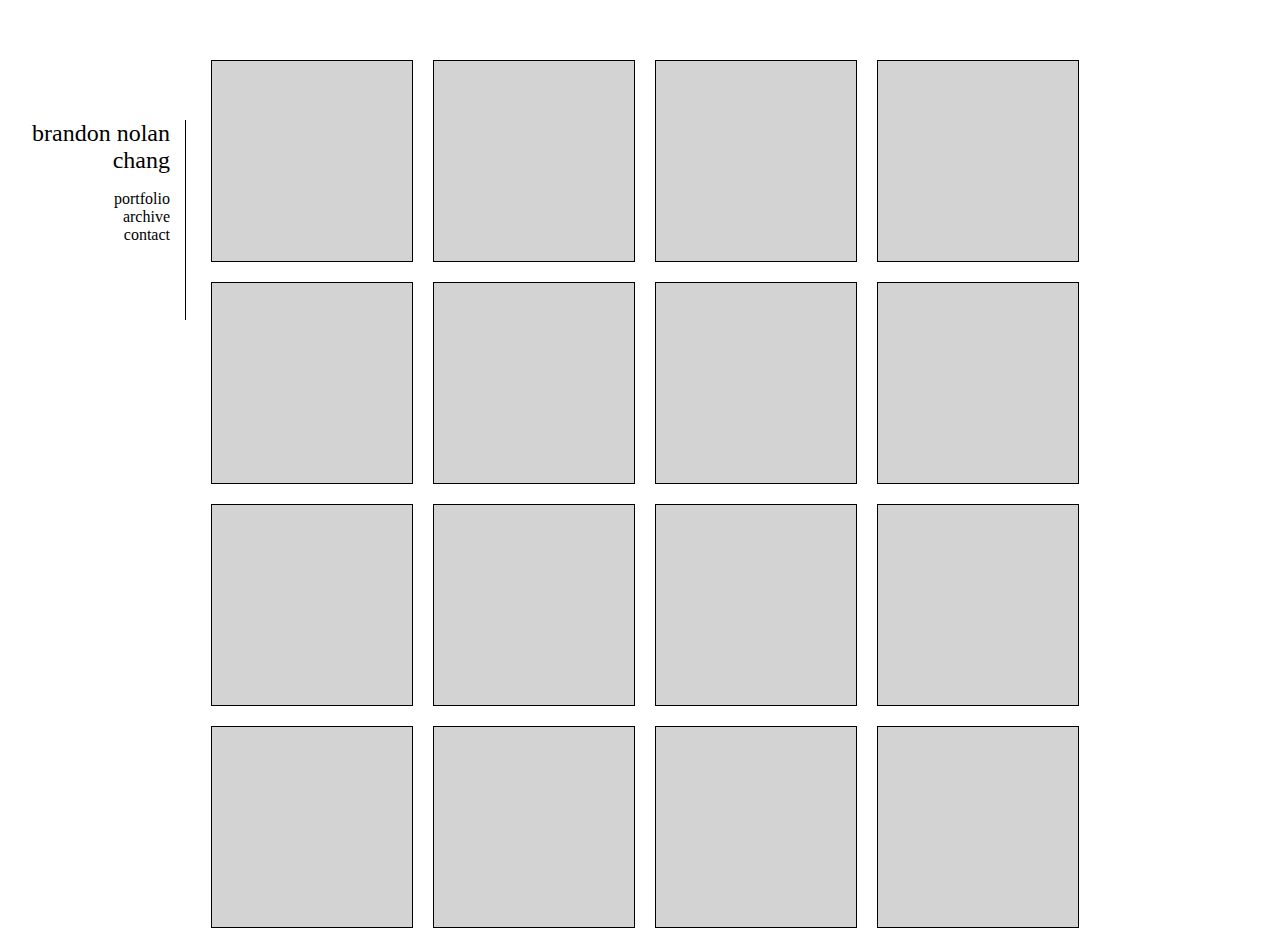
==== index.html @ 54bb5c8e "barebones" ====
<html>
  <head>
    <link rel="stylesheet" type="text/css" href="index.css">
    <title>brandon nolan chang photography</title>
  </head>
  <body>
    <div id="leftBar">
      <div id="titleL">
        brandon nolan chang
      </div>
      <div id="menuL">
        <ul>
          <li>portfolio</li>
          <li>archive</li>
          <li>contact</li>
        </ul>
      </div>
    </div>
    <div id="rightContent">
      <div class="cImage">
      </div>
      <div class="cImage">
      </div>
      <div class="cImage">
      </div>
      <div class="cImage">
      </div>
      <div class="cImage">
      </div>
      <div class="cImage">
      </div>
      <div class="cImage">
      </div>
      <div class="cImage">
      </div>
      <div class="cImage">
      </div>
      <div class="cImage">
      </div>
      <div class="cImage">
      </div>
      <div class="cImage">
      </div>
      <div class="cImage">
      </div>
      <div class="cImage">
      </div>
      <div class="cImage">
      </div>
      <div class="cImage">
      </div>
    </div>
  </body>
</html>
---- index.css ----
html {
  margin: 0;
}

body {
  display: flex;
  padding: 20px;
  margin: 0;
}

#leftBar {
  border-right: 1px solid black;
  text-align: right;
  padding-right: 15px;
  margin-top: 100px;
  /* use to maintain width w/ flex*/
  flex-basis: 150px;
  flex-grow: 0;
  flex-shrink: 0;
  height: 200px;
}
#leftBar li {
  list-style: none;
}
#leftBar #titleL {
  font-size: 1.5em;
}

#rightContent {
  display: flex;
  flex-direction: row;
  flex-wrap: wrap;
  margin-top: 30px;
  margin-left: 15px;
}
.cImage {
  margin: 10px;
  height: 200px;
  width: 200px;
  background-color: lightgrey;
  border: 1px solid black;
}

.text {
  margin: 10px;
}
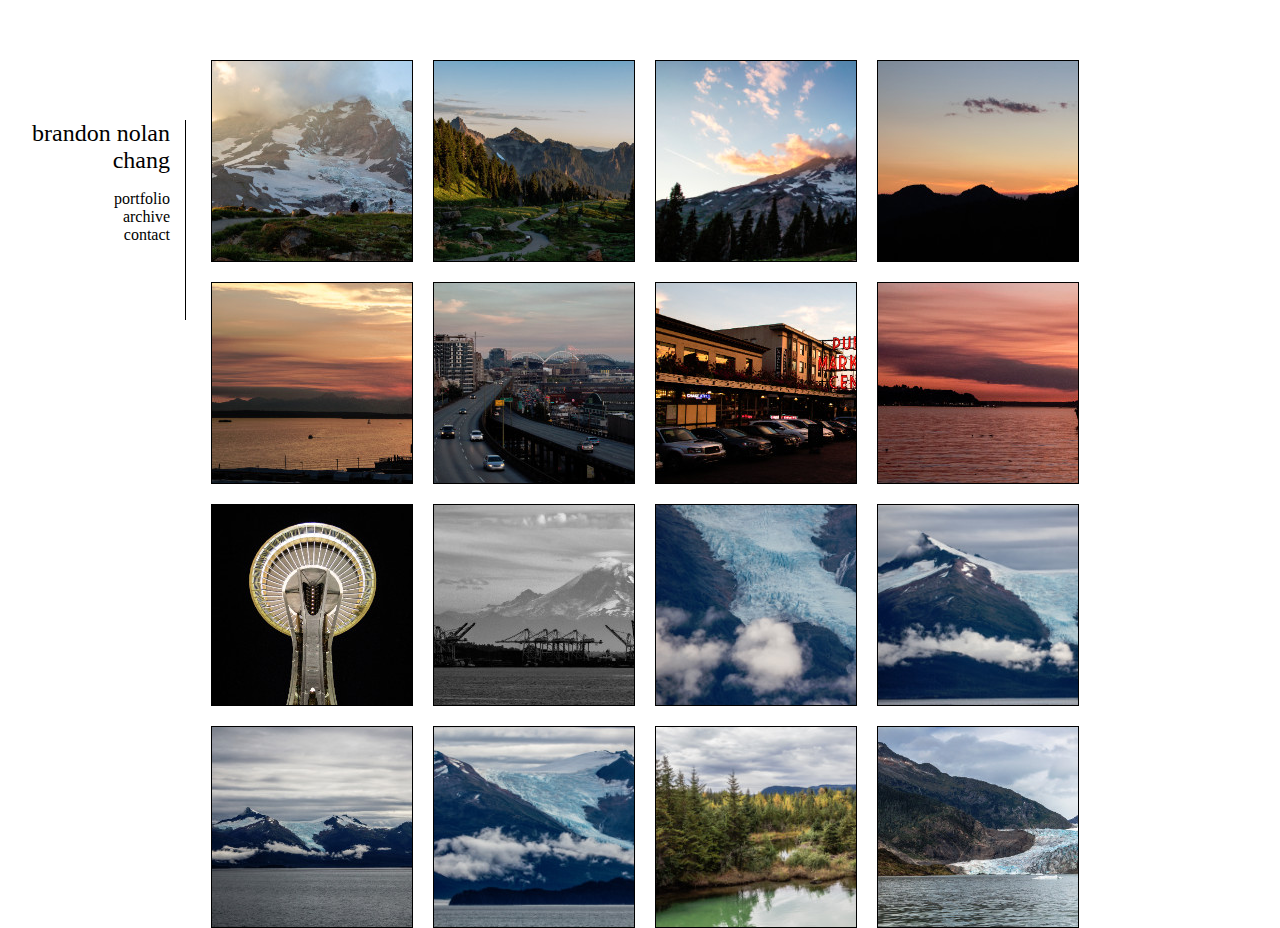
==== commit 101a4eae: "added images" ====
--- a/index.html
+++ b/index.html
@@ -18,36 +18,84 @@
     </div>
     <div id="rightContent">
       <div class="cImage">
+        <a target="_blank" href="./img/sea-a/img_1.jpg">
+          <img src="./img/sea-a/thumb/img_1.jpg">
+        </a>
       </div>
       <div class="cImage">
+        <a target="_blank" href="./img/sea-a/img_2.jpg">
+          <img src="./img/sea-a/thumb/img_2.jpg">
+        </a>
       </div>
       <div class="cImage">
+        <a target="_blank" href="./img/sea-a/img_3.jpg">
+          <img src="./img/sea-a/thumb/img_3.jpg">
+        </a>
       </div>
       <div class="cImage">
+        <a target="_blank" href="./img/sea-a/img_4.jpg">
+          <img src="./img/sea-a/thumb/img_4.jpg">
+        </a>
       </div>
       <div class="cImage">
+        <a target="_blank" href="./img/sea-a/img_5.jpg">
+          <img src="./img/sea-a/thumb/img_5.jpg">
+        </a>
       </div>
       <div class="cImage">
+        <a target="_blank" href="./img/sea-a/img_6.jpg">
+          <img src="./img/sea-a/thumb/img_6.jpg">
+        </a>
       </div>
       <div class="cImage">
+        <a target="_blank" href="./img/sea-a/img_7.jpg">
+          <img src="./img/sea-a/thumb/img_7.jpg">
+        </a>
       </div>
       <div class="cImage">
+        <a target="_blank" href="./img/sea-a/img_8.jpg">
+          <img src="./img/sea-a/thumb/img_8.jpg">
+        </a>
       </div>
       <div class="cImage">
+        <a target="_blank" href="./img/sea-a/img_9.jpg">
+          <img src="./img/sea-a/thumb/img_9.jpg">
+        </a>
       </div>
       <div class="cImage">
+        <a target="_blank" href="./img/sea-a/img_10.jpg">
+          <img src="./img/sea-a/thumb/img_10.jpg">
+        </a>
       </div>
       <div class="cImage">
+        <a target="_blank" href="./img/sea-a/img_11.jpg">
+          <img src="./img/sea-a/thumb/img_11.jpg">
+        </a>
       </div>
       <div class="cImage">
+        <a target="_blank" href="./img/sea-a/img_12.jpg">
+          <img src="./img/sea-a/thumb/img_12.jpg">
+        </a>
       </div>
       <div class="cImage">
+        <a target="_blank" href="./img/sea-a/img_13.jpg">
+          <img src="./img/sea-a/thumb/img_13.jpg">
+        </a>
       </div>
       <div class="cImage">
+        <a target="_blank" href="./img/sea-a/img_14.jpg">
+          <img src="./img/sea-a/thumb/img_14.jpg">
+        </a>
       </div>
       <div class="cImage">
+        <a target="_blank" href="./img/sea-a/img_15.jpg">
+          <img src="./img/sea-a/thumb/img_15.jpg">
+        </a>
       </div>
       <div class="cImage">
+        <a target="_blank" href="./img/sea-a/img_16.jpg">
+          <img src="./img/sea-a/thumb/img_16.jpg">
+        </a>
       </div>
     </div>
   </body>
--- a/index.css
+++ b/index.css
@@ -39,6 +39,7 @@
   width: 200px;
   background-color: lightgrey;
   border: 1px solid black;
+  overflow: hidden;
 }
 
 .text {
